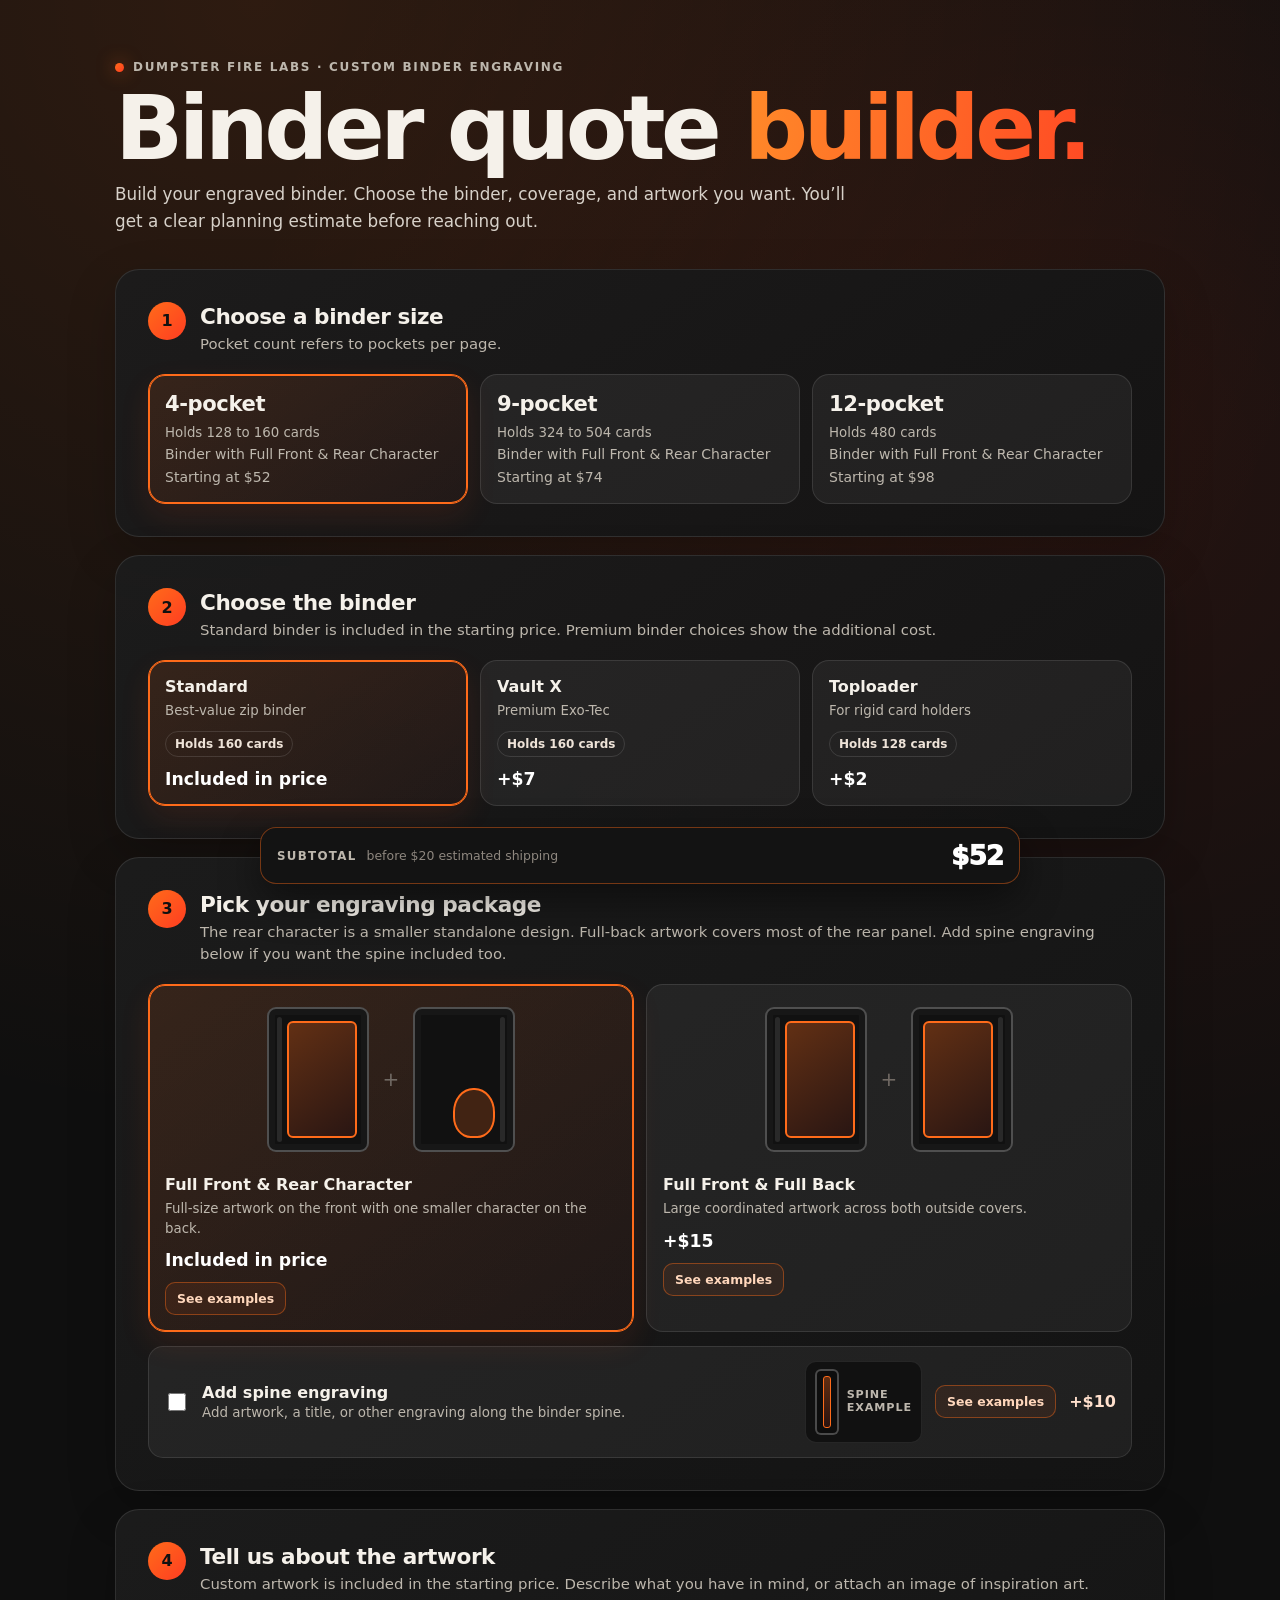
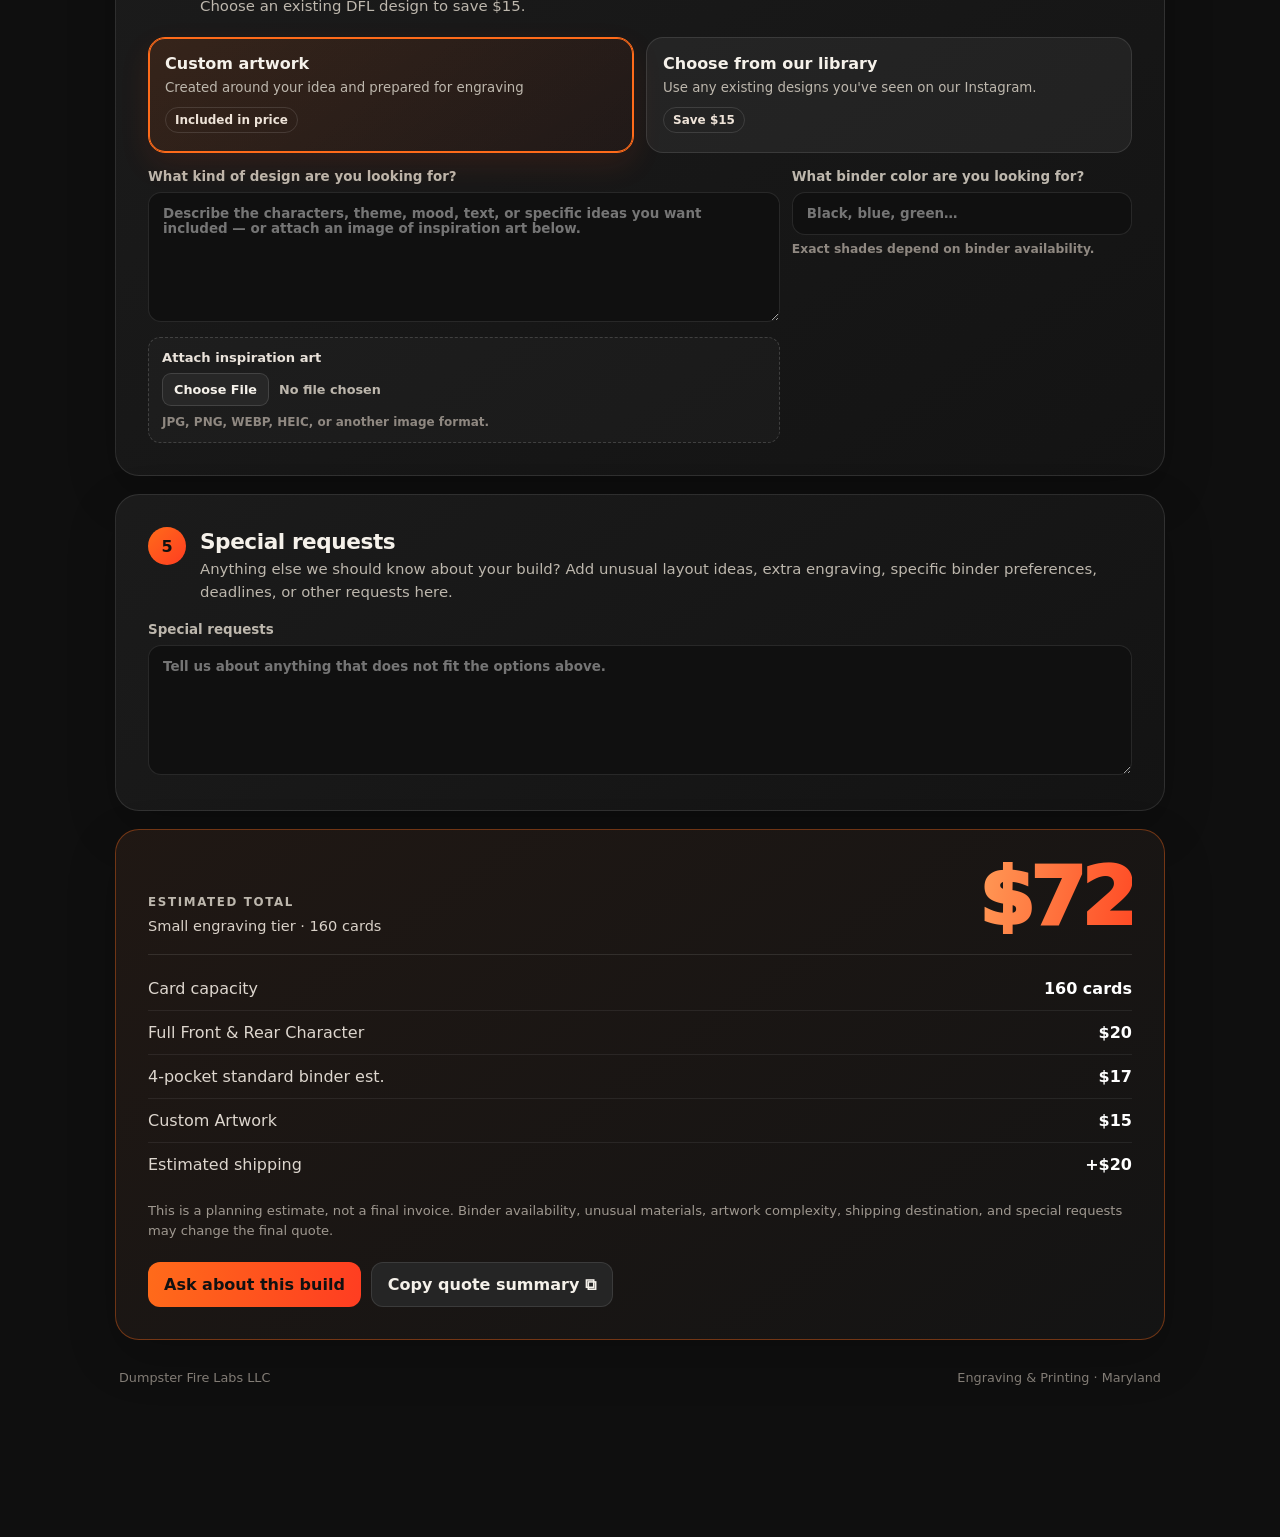
==== quote_builder/index.html @ b5be46a0 "Add binder quote builder" ====
<!doctype html>
<html lang="en">
<head>
<meta charset="utf-8">
<meta name="viewport" content="width=device-width,initial-scale=1">
<title>Dumpster Fire Labs — Binder Quote Builder</title>
<style>
:root{
  --bg:#0f0f0f;--panel:#191919;--panel2:#151515;--text:#f5f1ea;--muted:#bdb7ad;
  --accent:#ff6b1a;--accent2:#ff3d21;--line:rgba(255,255,255,.10);--soft:rgba(255,255,255,.055);
  --good:#ff9b58;
}
*{box-sizing:border-box} html{scroll-behavior:smooth}
body{margin:0;background:
 radial-gradient(circle at 20% 0%,rgba(255,107,26,.13),transparent 34%),
 radial-gradient(circle at 85% 15%,rgba(255,61,33,.09),transparent 30%),var(--bg);
 color:var(--text);font-family:Inter,ui-sans-serif,system-ui,-apple-system,BlinkMacSystemFont,"Segoe UI",sans-serif}
.shell{width:min(1050px,calc(100% - 28px));margin:auto;padding:34px 0 64px}
.top{padding:26px 0 34px}.eyebrow{display:flex;align-items:center;gap:9px;color:var(--muted);font-size:.75rem;font-weight:800;letter-spacing:.14em;text-transform:uppercase}.spark{width:9px;height:9px;border-radius:50%;background:linear-gradient(135deg,var(--accent),var(--accent2));box-shadow:0 0 18px rgba(255,107,26,.6)}
h1{margin:12px 0 10px;font-size:clamp(2.5rem,7vw,5.6rem);line-height:.95;letter-spacing:-.05em}.accent{background:linear-gradient(100deg,#ff8a29,#ff4a24);-webkit-background-clip:text;background-clip:text;color:transparent}.lead{max-width:760px;margin:0;color:#d7d1c9;font-size:1.05rem;line-height:1.6}
.builder{display:grid;gap:18px}.step{background:linear-gradient(145deg,rgba(28,28,28,.97),rgba(20,20,20,.97));border:1px solid var(--line);border-radius:24px;padding:clamp(20px,4vw,32px);box-shadow:0 18px 50px rgba(0,0,0,.2)}
.stephead{display:flex;gap:14px;align-items:flex-start;margin-bottom:19px}.num{flex:0 0 38px;width:38px;height:38px;border-radius:50%;display:grid;place-items:center;font-weight:900;background:linear-gradient(135deg,var(--accent),var(--accent2));color:#111}.step h2{font-size:1.35rem;margin:2px 0 4px;letter-spacing:-.02em}.sub{margin:0;color:var(--muted);font-size:.93rem;line-height:1.5}
.grid{display:grid;grid-template-columns:repeat(3,minmax(0,1fr));gap:12px}.grid.two{grid-template-columns:repeat(2,minmax(0,1fr))}.choice{position:relative;display:block;min-height:116px;border:1px solid var(--line);border-radius:17px;background:var(--soft);padding:16px;cursor:pointer;transition:.18s ease;overflow:hidden}.choice:hover{border-color:rgba(255,107,26,.45);transform:translateY(-1px)}.choice input{position:absolute;opacity:0;pointer-events:none}.choice.selected{border-color:var(--accent);box-shadow:0 0 0 1px var(--accent) inset,0 12px 30px rgba(255,82,25,.10);background:linear-gradient(145deg,rgba(255,107,26,.12),rgba(255,61,33,.04))}.choice strong{display:block;font-size:1rem;margin-bottom:5px}.choice small{display:block;color:var(--muted);line-height:1.45}.size-choice strong{font-size:1.32rem;letter-spacing:-.02em;margin-bottom:7px}.size-price{display:block;margin-top:2px;color:var(--muted);font-size:.875rem;font-weight:400;line-height:1.45}.tag{display:inline-flex;margin-top:10px;padding:5px 9px;border:1px solid rgba(255,255,255,.12);border-radius:999px;color:#eee3d8;font-size:.75rem;font-weight:800}.save{color:#ffc298}.unavailable{opacity:.42;cursor:not-allowed}.unavailable:hover{transform:none;border-color:var(--line)}
.package{min-height:275px}.package-preview{height:160px;display:flex;gap:14px;align-items:center;justify-content:center;margin:-2px 0 16px}.binder{height:145px;width:102px;border:2px solid rgba(255,255,255,.26);border-radius:9px;position:relative;background:#111;box-shadow:inset 0 0 0 6px rgba(255,255,255,.025)}.binder:before{content:"";position:absolute;left:8px;top:8px;bottom:8px;width:5px;border-radius:4px;background:rgba(255,255,255,.10)}.binder.back:before{left:auto;right:8px}.art-full{position:absolute;left:18px;right:10px;top:12px;bottom:12px;border:2px solid var(--accent);border-radius:6px;background:linear-gradient(145deg,rgba(255,107,26,.34),rgba(255,61,33,.10))}.binder.back .art-full{left:10px;right:18px}.art-small{position:absolute;width:42px;height:50px;left:18px;bottom:12px;border:2px solid var(--accent);border-radius:48% 48% 42% 42%;background:rgba(255,107,26,.20)}.binder.back .art-small{left:auto;right:18px}.arrow{color:#716a64;font-size:1.25rem}.price{margin-top:12px;color:#fff;font-weight:900;font-size:1.08rem}
.fields{display:grid;grid-template-columns:1.3fr .7fr;gap:12px;margin-top:16px}label.field{display:block;color:var(--muted);font-size:.84rem;font-weight:750}textarea,input[type=text]{width:100%;margin-top:8px;border:1px solid var(--line);border-radius:13px;background:#101010;color:var(--text);padding:13px 14px;font:inherit;outline:none}textarea{min-height:130px;resize:vertical}textarea:focus,input[type=text]:focus{border-color:rgba(255,107,26,.75);box-shadow:0 0 0 3px rgba(255,107,26,.08)}.upload-wrap{display:block;margin-top:12px;padding:12px 13px;border:1px dashed rgba(255,255,255,.16);border-radius:12px;background:rgba(255,255,255,.025)}.upload-label{display:block;color:#e9e2da;font-size:.82rem;font-weight:850;margin-bottom:8px}.upload-wrap input[type=file]{display:block;width:100%;color:var(--muted);font:inherit;font-size:.8rem}.upload-wrap input[type=file]::file-selector-button{margin-right:10px;border:1px solid rgba(255,255,255,.13);border-radius:9px;padding:8px 11px;background:#272727;color:var(--text);font:inherit;font-weight:800;cursor:pointer}.upload-note{display:block;margin-top:8px;color:#8f8881;font-size:.75rem;line-height:1.4}
.addons{display:grid;gap:10px}.check{display:flex;align-items:center;gap:13px;border:1px solid var(--line);border-radius:15px;padding:14px 15px;background:var(--soft);cursor:pointer}.check .examples-btn{margin-top:0;flex:0 0 auto}.check input{width:18px;height:18px;accent-color:var(--accent)}.checktext{flex:1}.checktext strong{display:block}.checktext span{display:block;color:var(--muted);font-size:.84rem;margin-top:3px}.amount{font-weight:900;color:#ffe0cd}.spine-demo{flex:0 0 auto;display:flex;align-items:center;gap:8px;padding:7px 9px;border:1px solid rgba(255,255,255,.09);border-radius:11px;background:#111}.spine-shell{position:relative;width:24px;height:66px;border:2px solid rgba(255,255,255,.25);border-radius:6px;background:#0d0d0d}.spine-art{position:absolute;inset:5px 6px;border-radius:3px;background:linear-gradient(180deg,rgba(255,107,26,.35),rgba(255,61,33,.12));border:1px solid var(--accent)}.spine-label{color:var(--muted);font-size:.7rem;font-weight:800;line-height:1.15;text-transform:uppercase;letter-spacing:.08em}
.total{background:linear-gradient(145deg,rgba(32,24,20,.99),rgba(20,20,20,.99));border-color:rgba(255,107,26,.38)}.totaltop{display:flex;align-items:end;justify-content:space-between;gap:20px;padding-bottom:20px;border-bottom:1px solid var(--line)}.total-label{color:var(--muted);text-transform:uppercase;font-weight:850;letter-spacing:.14em;font-size:.74rem}.total-price{font-size:clamp(2.8rem,7vw,5rem);line-height:.9;font-weight:950;letter-spacing:-.055em;background:linear-gradient(100deg,#ff9a56,#ff4b25);-webkit-background-clip:text;background-clip:text;color:transparent}.tier{margin-top:8px;color:#d9d1c8;font-size:.91rem}.breakdown{display:grid;gap:0;margin-top:12px}.row{display:flex;justify-content:space-between;gap:18px;padding:12px 0;border-bottom:1px solid rgba(255,255,255,.07);color:#ddd6ce}.row:last-child{border-bottom:0}.row span:last-child{text-align:right;color:#fff;font-weight:800}.note{margin:15px 0 0;color:#9f9890;font-size:.82rem;line-height:1.55}.actions{display:flex;gap:10px;flex-wrap:wrap;margin-top:20px}.btn{appearance:none;border:0;border-radius:12px;padding:12px 16px;font:inherit;font-weight:850;cursor:pointer;text-decoration:none;display:inline-flex;align-items:center;justify-content:center}.primary{background:linear-gradient(100deg,var(--accent),var(--accent2));color:#111}.secondary{background:#252525;border:1px solid var(--line);color:var(--text)}
footer{padding:30px 4px 88px;display:flex;justify-content:space-between;gap:14px;flex-wrap:wrap;color:#827c75;font-size:.8rem}.examples-btn{margin-top:12px;appearance:none;border:1px solid rgba(255,107,26,.42);border-radius:10px;background:rgba(255,107,26,.08);color:#ffd7bc;padding:8px 11px;font:inherit;font-size:.78rem;font-weight:850;cursor:pointer}.examples-btn:hover{background:rgba(255,107,26,.14);border-color:rgba(255,107,26,.7)}.modal{position:fixed;inset:0;z-index:100;display:none;align-items:center;justify-content:center;padding:20px;background:rgba(0,0,0,.72);backdrop-filter:blur(8px);-webkit-backdrop-filter:blur(8px)}.modal.open{display:flex}.modal-card{width:min(900px,100%);max-height:min(760px,90vh);overflow:auto;border:1px solid rgba(255,107,26,.34);border-radius:22px;background:linear-gradient(145deg,#1c1c1c,#121212);box-shadow:0 28px 80px rgba(0,0,0,.6)}.modal-head{position:sticky;top:0;z-index:2;display:flex;align-items:flex-start;justify-content:space-between;gap:20px;padding:20px 22px 16px;background:rgba(24,24,24,.96);border-bottom:1px solid var(--line);backdrop-filter:blur(12px)}.modal-head h3{margin:0;font-size:1.25rem}.modal-head p{margin:5px 0 0;color:var(--muted);font-size:.84rem}.modal-close{appearance:none;border:1px solid var(--line);background:#242424;color:#fff;width:36px;height:36px;border-radius:10px;font-size:1.25rem;cursor:pointer}.example-gallery{display:grid;grid-template-columns:repeat(3,minmax(0,1fr));gap:14px;padding:20px}.example-gallery.full-example{grid-template-columns:1fr}.example-gallery.full-example .example-card.image-card .example-visual{height:min(620px,68vh)}.example-card{border:1px solid var(--line);border-radius:16px;background:#111;padding:14px}.example-visual{height:210px;display:flex;align-items:center;justify-content:center;gap:10px;border-radius:12px;background:radial-gradient(circle at 50% 40%,rgba(255,107,26,.09),transparent 55%),#0c0c0c}.example-card.image-card .example-visual{height:420px;padding:0;overflow:hidden;background:#0c0c0c}.example-card.image-card.wide-example{grid-column:1/-1}.example-card.image-card.wide-example .example-visual{height:min(620px,68vh)}.example-card.image-card img{width:100%;height:100%;display:block;object-fit:contain;background:#0c0c0c}.example-card strong{display:block;margin-top:10px;font-size:.9rem}.example-card span{display:block;margin-top:3px;color:var(--muted);font-size:.76rem;line-height:1.35}.mini-binder{height:150px;width:96px;border:2px solid rgba(255,255,255,.25);border-radius:9px;position:relative;background:#111}.mini-binder:before{content:"";position:absolute;left:7px;top:8px;bottom:8px;width:4px;border-radius:3px;background:rgba(255,255,255,.12)}.mini-binder.back:before{left:auto;right:7px}.mini-full{position:absolute;left:17px;right:9px;top:12px;bottom:12px;border:2px solid var(--accent);border-radius:6px;background:linear-gradient(145deg,rgba(255,107,26,.26),rgba(255,61,33,.07))}.mini-binder.back .mini-full{left:9px;right:17px}.mini-char{position:absolute;width:38px;height:48px;right:17px;bottom:13px;border:2px solid var(--accent);border-radius:48% 48% 42% 42%;background:rgba(255,107,26,.16)}.mini-spine{height:150px;width:34px;border:2px solid rgba(255,255,255,.25);border-radius:8px;position:relative;background:#111;box-shadow:inset 0 0 0 5px rgba(255,255,255,.025)}.mini-spine:after{content:"";position:absolute;inset:12px 8px;border:2px solid var(--accent);border-radius:4px;background:linear-gradient(180deg,rgba(255,107,26,.26),rgba(255,61,33,.07))}.mini-spine.text:before{content:"DFL";position:absolute;z-index:1;left:50%;top:50%;transform:translate(-50%,-50%) rotate(-90deg);color:#ffb37e;font-size:.65rem;font-weight:900;letter-spacing:.12em}.mini-spine.icon:before{content:"✦";position:absolute;z-index:1;left:50%;top:50%;transform:translate(-50%,-50%);color:#ffb37e;font-size:1.25rem}.mini-plus{color:#6f6962;font-weight:900}.floating-subtotal{position:fixed;left:50%;bottom:16px;transform:translateX(-50%);z-index:50;width:min(760px,calc(100% - 28px));display:flex;align-items:center;justify-content:space-between;gap:18px;padding:12px 16px;border:1px solid rgba(255,107,26,.42);border-radius:16px;background:rgba(20,20,20,.94);box-shadow:0 16px 40px rgba(0,0,0,.45);backdrop-filter:blur(12px);-webkit-backdrop-filter:blur(12px)}.floating-subtotal .float-copy{display:flex;align-items:baseline;gap:10px;min-width:0}.floating-subtotal .float-label{font-size:.74rem;color:var(--muted);font-weight:850;letter-spacing:.11em;text-transform:uppercase}.floating-subtotal .float-note{font-size:.78rem;color:#8e877f;white-space:nowrap}.floating-subtotal .float-price{font-size:1.65rem;font-weight:950;letter-spacing:-.04em;color:#fff;white-space:nowrap}
@media(max-width:760px){.grid,.grid.two,.fields{grid-template-columns:1fr}.package{min-height:auto}.totaltop{align-items:flex-start;flex-direction:column}.package-preview{height:145px}.shell{width:min(100% - 18px,1050px)}.step{border-radius:18px}.choice{min-height:105px}.spine-demo{display:none}.floating-subtotal{bottom:9px;width:calc(100% - 18px);padding:10px 12px}.floating-subtotal .float-copy{display:block}.floating-subtotal .float-note{display:block;margin-top:2px;white-space:normal}.floating-subtotal .float-price{font-size:1.45rem}.example-gallery{grid-template-columns:1fr}.example-visual{height:180px}.modal{padding:10px}.modal-card{max-height:92vh}}
</style>
</head>
<body>
<main class="shell">
  <header class="top">
    <div class="eyebrow"><span class="spark"></span>Dumpster Fire Labs · Custom binder engraving</div>
    <h1>Binder quote <span class="accent">builder.</span></h1>
    <p class="lead">Build your engraved binder. Choose the binder, coverage, and artwork you want. You’ll get a clear planning estimate before reaching out.</p>
  </header>

  <form class="builder" id="builder">
    <section class="step">
      <div class="stephead"><div class="num">1</div><div><h2>Choose a binder size</h2><p class="sub">Pocket count refers to pockets per page.</p></div></div>
      <div class="grid" id="sizeChoices">
        <label class="choice size-choice selected"><input type="radio" name="size" value="4" checked><strong>4-pocket</strong><small>Holds 128 to 160 cards</small><span class="size-price">Binder with Full Front & Rear Character</span><span class="size-price">Starting at $52</span></label>
        <label class="choice size-choice"><input type="radio" name="size" value="9"><strong>9-pocket</strong><small>Holds 324 to 504 cards</small><span class="size-price">Binder with Full Front & Rear Character</span><span class="size-price">Starting at $74</span></label>
        <label class="choice size-choice"><input type="radio" name="size" value="12"><strong>12-pocket</strong><small>Holds 480 cards</small><span class="size-price">Binder with Full Front & Rear Character</span><span class="size-price">Starting at $98</span></label>
      </div>
    </section>

    <section class="step">
      <div class="stephead"><div class="num">2</div><div><h2>Choose the binder</h2><p class="sub">Standard binder is included in the starting price. Premium binder choices show the additional cost.</p></div></div>
      <div class="grid" id="binderChoices"></div>
    </section>

    <section class="step">
      <div class="stephead"><div class="num">3</div><div><h2>Pick your engraving package</h2><p class="sub">The rear character is a smaller standalone design. Full-back artwork covers most of the rear panel. Add spine engraving below if you want the spine included too.</p></div></div>
      <div class="grid two">
        <label class="choice package selected">
          <input type="radio" name="package" value="character" checked>
          <div class="package-preview" aria-hidden="true"><div class="binder"><div class="art-full"></div></div><div class="arrow">+</div><div class="binder back"><div class="art-small"></div></div></div>
          <strong>Full Front &amp; Rear Character</strong><small>Full-size artwork on the front with one smaller character on the back.</small><div class="price" id="characterPriceLabel">Included in price</div><button type="button" class="examples-btn" data-examples="character">See examples</button>
        </label>
        <label class="choice package">
          <input type="radio" name="package" value="full">
          <div class="package-preview" aria-hidden="true"><div class="binder"><div class="art-full"></div></div><div class="arrow">+</div><div class="binder back"><div class="art-full"></div></div></div>
          <strong>Full Front &amp; Full Back</strong><small>Large coordinated artwork across both outside covers.</small><div class="price" id="fullPriceLabel">+$15</div><button type="button" class="examples-btn" data-examples="full">See examples</button>
        </label>
      </div>
      <div class="addons" style="margin-top:14px">
        <label class="check"><input type="checkbox" id="spine"><span class="checktext"><strong>Add spine engraving</strong><span>Add artwork, a title, or other engraving along the binder spine.</span></span><span class="spine-demo" aria-hidden="true"><span class="spine-shell"><span class="spine-art"></span></span><span class="spine-label">Spine<br>example</span></span><button type="button" class="examples-btn" data-examples="spine">See examples</button><span class="amount" id="spineAmount">+$10</span></label>
      </div>
    </section>

    <section class="step">
      <div class="stephead"><div class="num">4</div><div><h2>Tell us about the artwork</h2><p class="sub">Custom artwork is included in the starting price. Describe what you have in mind, or attach an image of inspiration art. Choose an existing DFL design to save $15.</p></div></div>
      <div class="grid two">
        <label class="choice selected"><input type="radio" name="art" value="custom" checked><strong>Custom artwork</strong><small>Created around your idea and prepared for engraving</small><span class="tag">Included in price</span></label>
        <label class="choice"><input type="radio" name="art" value="library"><strong>Choose from our library</strong><small>Use any existing designs you've seen on our Instagram.</small><span class="tag">Save $15</span></label>
      </div>
      <div class="fields">
        <label class="field">What kind of design are you looking for?
          <textarea id="design" placeholder="Describe the characters, theme, mood, text, or specific ideas you want included — or attach an image of inspiration art below."></textarea>
          <span class="upload-wrap">
            <span class="upload-label">Attach inspiration art</span>
            <input id="inspiration" type="file" accept="image/*">
            <span class="upload-note" id="uploadNote">JPG, PNG, WEBP, HEIC, or another image format.</span>
          </span>
        </label>
        <label class="field">What binder color are you looking for?
          <input id="color" type="text" placeholder="Black, blue, green…">
          <span style="display:block;margin-top:7px;color:#8f8881;font-size:.77rem">Exact shades depend on binder availability.</span>
        </label>
      </div>
    </section>

    <section class="step">
      <div class="stephead"><div class="num">5</div><div><h2>Special requests</h2><p class="sub">Anything else we should know about your build? Add unusual layout ideas, extra engraving, specific binder preferences, deadlines, or other requests here.</p></div></div>
      <label class="field">Special requests
        <textarea id="special" placeholder="Tell us about anything that does not fit the options above."></textarea>
      </label>
    </section>

    <section class="step total" id="estimate">
      <div class="totaltop">
        <div><div class="total-label">Estimated total</div><div class="tier" id="tierText">Small engraving tier · 160 cards</div></div>
        <div class="total-price" id="totalPrice">$72</div>
      </div>
      <div class="breakdown" id="breakdown"></div>
      <p class="note">This is a planning estimate, not a final invoice. Binder availability, unusual materials, artwork complexity, shipping destination, and special requests may change the final quote.</p>
      <div class="actions"><button type="button" class="btn primary" id="askBtn">Ask about this build</button><button type="button" class="btn secondary" id="copyBtn">Copy quote summary ⧉</button></div>
    </section>
  </form>

  <footer><span>Dumpster Fire Labs LLC</span><span>Engraving & Printing · Maryland</span></footer>
</main>
<div class="modal" id="examplesModal" role="dialog" aria-modal="true" aria-labelledby="examplesTitle">
  <div class="modal-card">
    <div class="modal-head">
      <div><h3 id="examplesTitle">Engraving examples</h3><p id="examplesSubtitle">A few examples of this coverage style.</p></div>
      <button type="button" class="modal-close" id="examplesClose" aria-label="Close examples">×</button>
    </div>
    <div class="example-gallery" id="exampleGallery"></div>
  </div>
</div>
<div class="floating-subtotal" aria-live="polite"><div class="float-copy"><span class="float-label">Subtotal</span><span class="float-note">before $20 estimated shipping</span></div><div class="float-price" id="floatingSubtotal">$52</div></div>
<script>
const binderData={
  4:[
    {id:'standard',name:'Standard',desc:'Best-value zip binder',capacity:'160 cards',price:17,tier:'Small'},
    {id:'vault',name:'Vault X',desc:'Premium Exo-Tec',capacity:'160 cards',price:24,tier:'Small'},
    {id:'toploader',name:'Toploader',desc:'For rigid card holders',capacity:'128 cards',price:19,tier:'Medium'}
  ],
  9:[
    {id:'standard',name:'Standard',desc:'Best-value zip binder',capacity:'360 cards',price:19,tier:'Medium'},
    {id:'vault',name:'Vault X',desc:'Premium Exo-Tec',capacity:'360 cards',price:33,tier:'Medium'},
    {id:'toploader',name:'Toploader',desc:'For rigid card holders',capacity:'324 cards',price:27,tier:'Large'},
    {id:'xxl',name:'Toploader XXL',desc:'Master Set',capacity:'504 cards',price:40,tier:'Large'}
  ],
  12:[
    {id:'standard',name:'Standard',desc:'Best-value zip binder',capacity:'480 cards',price:28,tier:'Large'},
    {id:'vault',name:'Vault X',desc:'Premium Exo-Tec',capacity:'480 cards',price:35,tier:'Large'}
  ]
};
const packageNames={character:'Full Front & Rear Character',full:'Full Front & Full Back'};
const engravingPricing={
  Small:{character:20,full:35,spine:10},
  Medium:{character:40,full:60,spine:15},
  Large:{character:55,full:80,spine:20}
};
const $=s=>document.querySelector(s), $$=s=>[...document.querySelectorAll(s)];
let selectedBinder='standard';
function selected(name){return document.querySelector(`input[name="${name}"]:checked`)?.value}
function setSelectedStyles(){
  $$('.choice').forEach(c=>{const i=c.querySelector('input[type=radio]'); if(i)c.classList.toggle('selected',i.checked)});
}
function renderBinders(){
  const size=selected('size'); const data=binderData[size];
  if(!data.some(b=>b.id===selectedBinder)) selectedBinder=data[0].id;
  const basePrice=data.find(b=>b.id==='standard')?.price ?? data[0].price;
  $('#binderChoices').innerHTML=data.map((b,i)=>{
    const upgrade=b.price-basePrice;
    const priceLabel=b.id==='standard'?'Included in price':`+$${upgrade}`;
    return `<label class="choice ${b.id===selectedBinder?'selected':''}"><input type="radio" name="binder" value="${b.id}" ${b.id===selectedBinder?'checked':''}><strong>${b.name}</strong><small>${b.desc}</small><span class="tag">Holds ${b.capacity}</span><div class="price">${priceLabel}</div></label>`;
  }).join('');
  $$('input[name=binder]').forEach(i=>i.addEventListener('change',()=>{selectedBinder=i.value;setSelectedStyles();update()}));
}
function getBinder(){const size=selected('size');return binderData[size].find(b=>b.id===selected('binder'))||binderData[size][0]}
function money(n){return `$${n}`}
function update(){
  setSelectedStyles();
  const size=selected('size'), binder=getBinder(), packageType=selected('package'), art=selected('art');
  const pricing=engravingPricing[binder.tier];
  const packagePrice=pricing[packageType];
  const binderPrice=binder.price;
  const artPrice=art==='custom'?15:0;
  const spinePrice=$('#spine').checked?pricing.spine:0;
  const ship=20;
  const subtotal=binderPrice+packagePrice+artPrice+spinePrice;
  const total=subtotal+ship;

  $('#characterPriceLabel').textContent='Included in price';
  $('#fullPriceLabel').textContent=`+$${pricing.full-pricing.character}`;
  $('#spineAmount').textContent=`+$${pricing.spine}`;

  $('#floatingSubtotal').textContent=money(subtotal);
  $('#totalPrice').textContent=money(total);
  $('#tierText').textContent=`${binder.tier} engraving tier · ${binder.capacity}`;

  const rows=[];
  rows.push(['Card capacity',binder.capacity]);
  rows.push([packageNames[packageType],money(packagePrice)]);
  rows.push([`${size}-pocket ${binder.name.toLowerCase()} binder est.`,money(binder.price)]);
  rows.push(['Custom Artwork', art==='custom' ? '$15' : '$0']);
  if(spinePrice) rows.push(['Engraved spine',`+$${spinePrice}`]);
  rows.push(['Estimated shipping','+$20']);

  $('#breakdown').innerHTML=rows.map(r=>`<div class="row"><span>${r[0]}</span><span>${r[1]}</span></div>`).join('');
}
$$('input[name=size]').forEach(i=>i.addEventListener('change',()=>{renderBinders();setSelectedStyles();update()}));
$$('input[name=package],input[name=art],#spine').forEach(i=>i.addEventListener('change',update));
function summary(){
  const binder=getBinder(),packName=packageNames[selected('package')];
  const lines=[`Dumpster Fire Labs binder quote`,`${selected('size')}-pocket · ${binder.name} · ${binder.capacity}`,packName,'DFL provides binder',selected('art')==='custom'?'Custom Artwork: $15':'Custom Artwork: $0 (DFL library)'];
  if($('#spine').checked)lines.push('Engraved spine'); lines.push('Estimated shipping: $20');
  if($('#color').value.trim())lines.push(`Binder color: ${$('#color').value.trim()}`); if($('#design').value.trim())lines.push(`Design: ${$('#design').value.trim()}`); const inspiration=$('#inspiration').files[0]; if(inspiration)lines.push(`Inspiration image selected: ${inspiration.name}`); if($('#special').value.trim())lines.push(`Special requests: ${$('#special').value.trim()}`); lines.push(`Estimated total: ${$('#totalPrice').textContent}`); return lines.join('\n');
}
$('#copyBtn').addEventListener('click',async()=>{try{await navigator.clipboard.writeText(summary());$('#copyBtn').textContent='Copied ✓';setTimeout(()=>$('#copyBtn').textContent='Copy quote summary ⧉',1300)}catch(e){alert(summary())}});
$('#inspiration').addEventListener('change',()=>{const f=$('#inspiration').files[0];$('#uploadNote').textContent=f?`Selected: ${f.name}`:'JPG, PNG, WEBP, HEIC, or another image format.'});
$('#askBtn').addEventListener('click',()=>{location.href='mailto:orders@dumpsterfirelabs.dev?subject='+encodeURIComponent('Binder quote request')+'&body='+encodeURIComponent(summary())});
const exampleSets={
  character:{
    title:'Full Front & Rear Character',
    subtitle:'Full artwork on the front with a smaller standalone character on the rear.',
    items:[
      {title:'Example 1',caption:'Full front artwork with a smaller rear character.',src:'[data-uri]',wide:true},
      'Lower-right rear character',
      'Small rear accent design'
    ]
  },
  full:{
    title:'Full Front & Full Back',
    subtitle:'Large artwork covering most of both outside panels.',
    items:[
      {title:'Example 1',caption:'Front and back shown together as one complete binder example.',src:'[data-uri]'}
    ]
  },
  spine:{
    title:'Spine Engraving',
    subtitle:'Artwork, a title, logo, or other design engraved along the binder spine.',
    items:[
      {title:'Example 1',caption:'Dragon Ball title with character art across the spine.',src:'[data-uri]'},
      {title:'Example 2',caption:'Minimal vertical spine engraving with icons and initials.',src:'[data-uri]'},
      'Decorative spine artwork'
    ]
  }
};
function exampleMarkup(type,entry,index){
  if(entry && entry.src){
    const extraClass=entry.wide?' wide-example':'';
    return `<div class="example-card image-card${extraClass}"><div class="example-visual"><img src="${entry.src}" alt="${entry.caption || entry.title || ('Example ' + (index+1))}"></div><strong>${entry.title || ('Example ' + (index+1))}</strong><span>${entry.caption || ''}</span></div>`;
  }
  if(type==='spine'){
    const variant=index===0?'text':index===1?'icon':'';
    return `<div class="example-card"><div class="example-visual"><span class="mini-spine ${variant}"></span></div><strong>Example ${index+1}</strong><span>${entry}</span></div>`;
  }
  const rear=type==='character'?'<span class="mini-char"></span>':'<span class="mini-full"></span>';
  return `<div class="example-card"><div class="example-visual"><span class="mini-binder"><span class="mini-full"></span></span><span class="mini-plus">+</span><span class="mini-binder back">${rear}</span></div><strong>Example ${index+1}</strong><span>${entry}</span></div>`;
}
function openExamples(type){
  const set=exampleSets[type];
  $('#examplesTitle').textContent=set.title;
  $('#examplesSubtitle').textContent=set.subtitle;
  const entries=set.items || set.captions;
  $('#exampleGallery').classList.toggle('full-example',type==='full');
  $('#exampleGallery').innerHTML=entries.map((entry,i)=>exampleMarkup(type,entry,i)).join('');
  $('#examplesModal').classList.add('open');
  document.body.style.overflow='hidden';
}
function closeExamples(){
  $('#examplesModal').classList.remove('open');
  document.body.style.overflow='';
}
$$('.examples-btn').forEach(btn=>btn.addEventListener('click',e=>{e.preventDefault();e.stopPropagation();openExamples(btn.dataset.examples)}));
$('#examplesClose').addEventListener('click',closeExamples);
$('#examplesModal').addEventListener('click',e=>{if(e.target===$('#examplesModal'))closeExamples()});
document.addEventListener('keydown',e=>{if(e.key==='Escape'&&$('#examplesModal').classList.contains('open'))closeExamples()});
renderBinders();update();
</script>
</body>
</html>
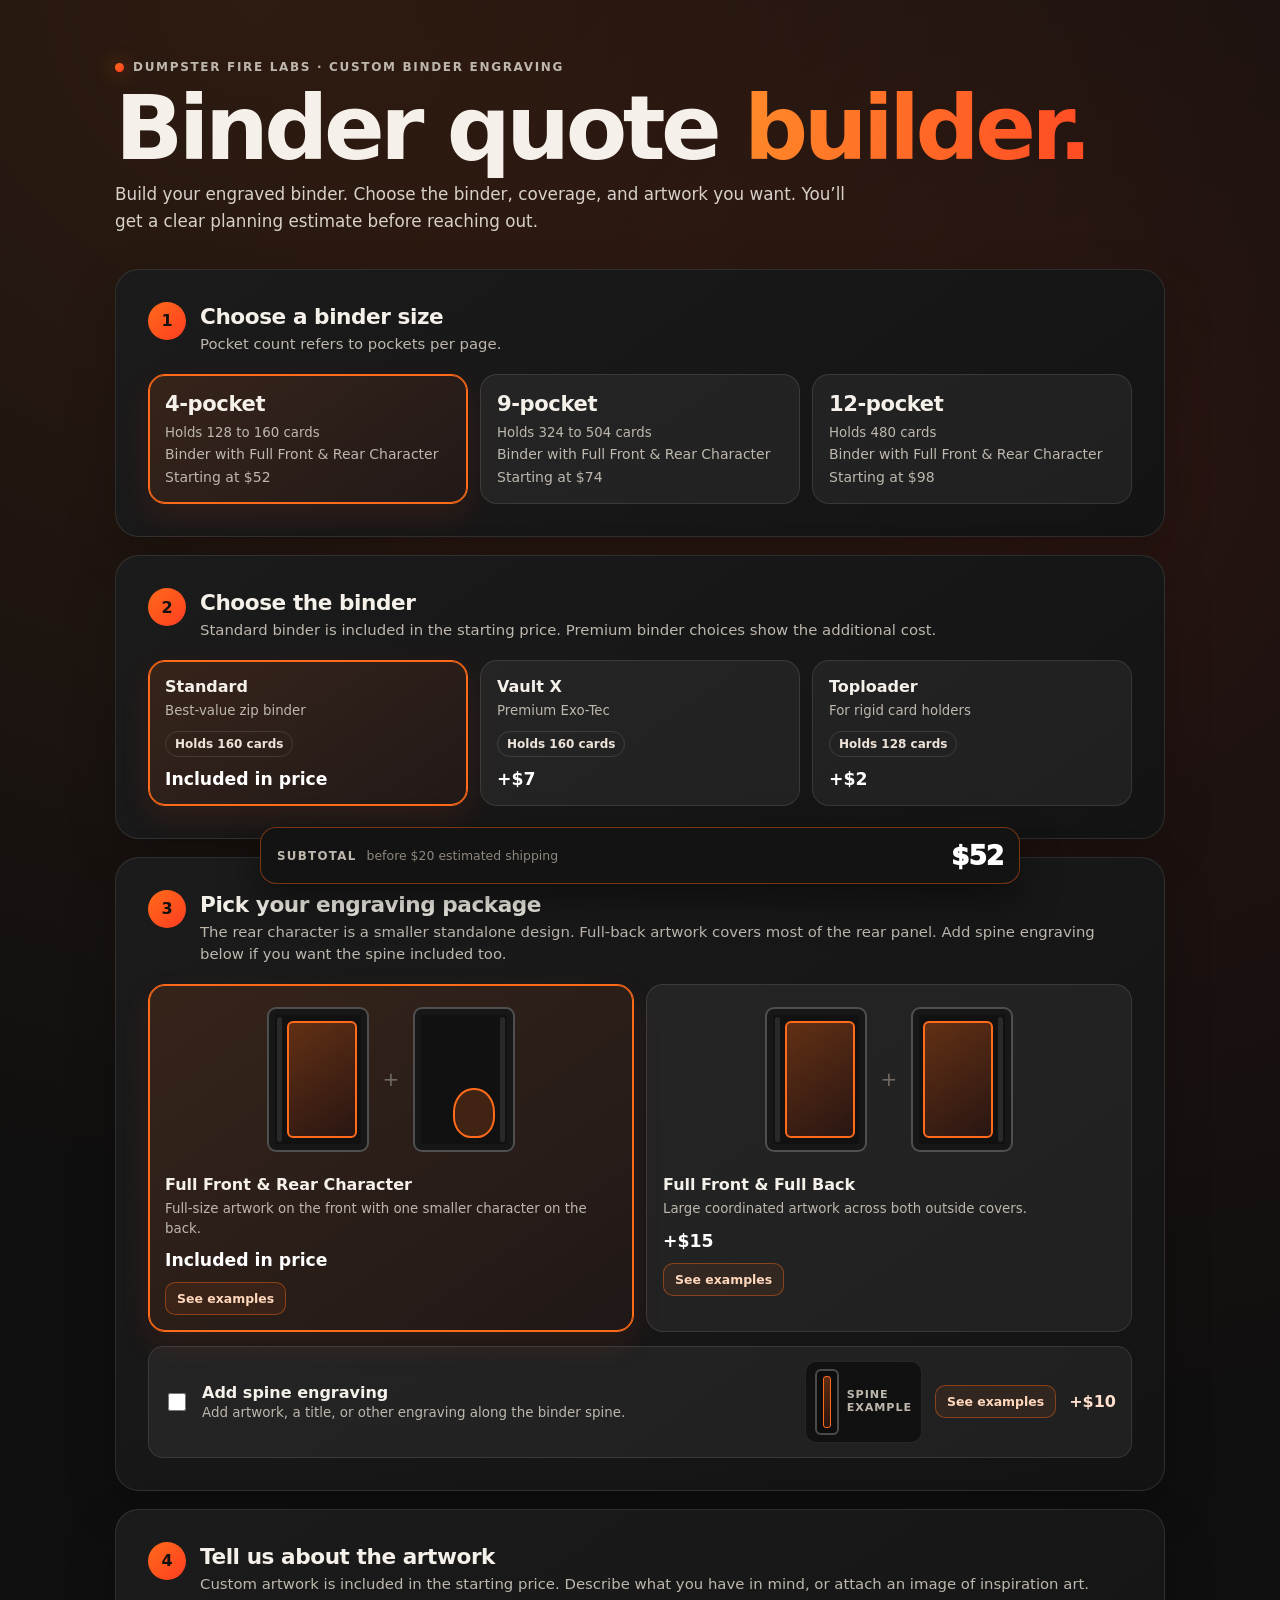
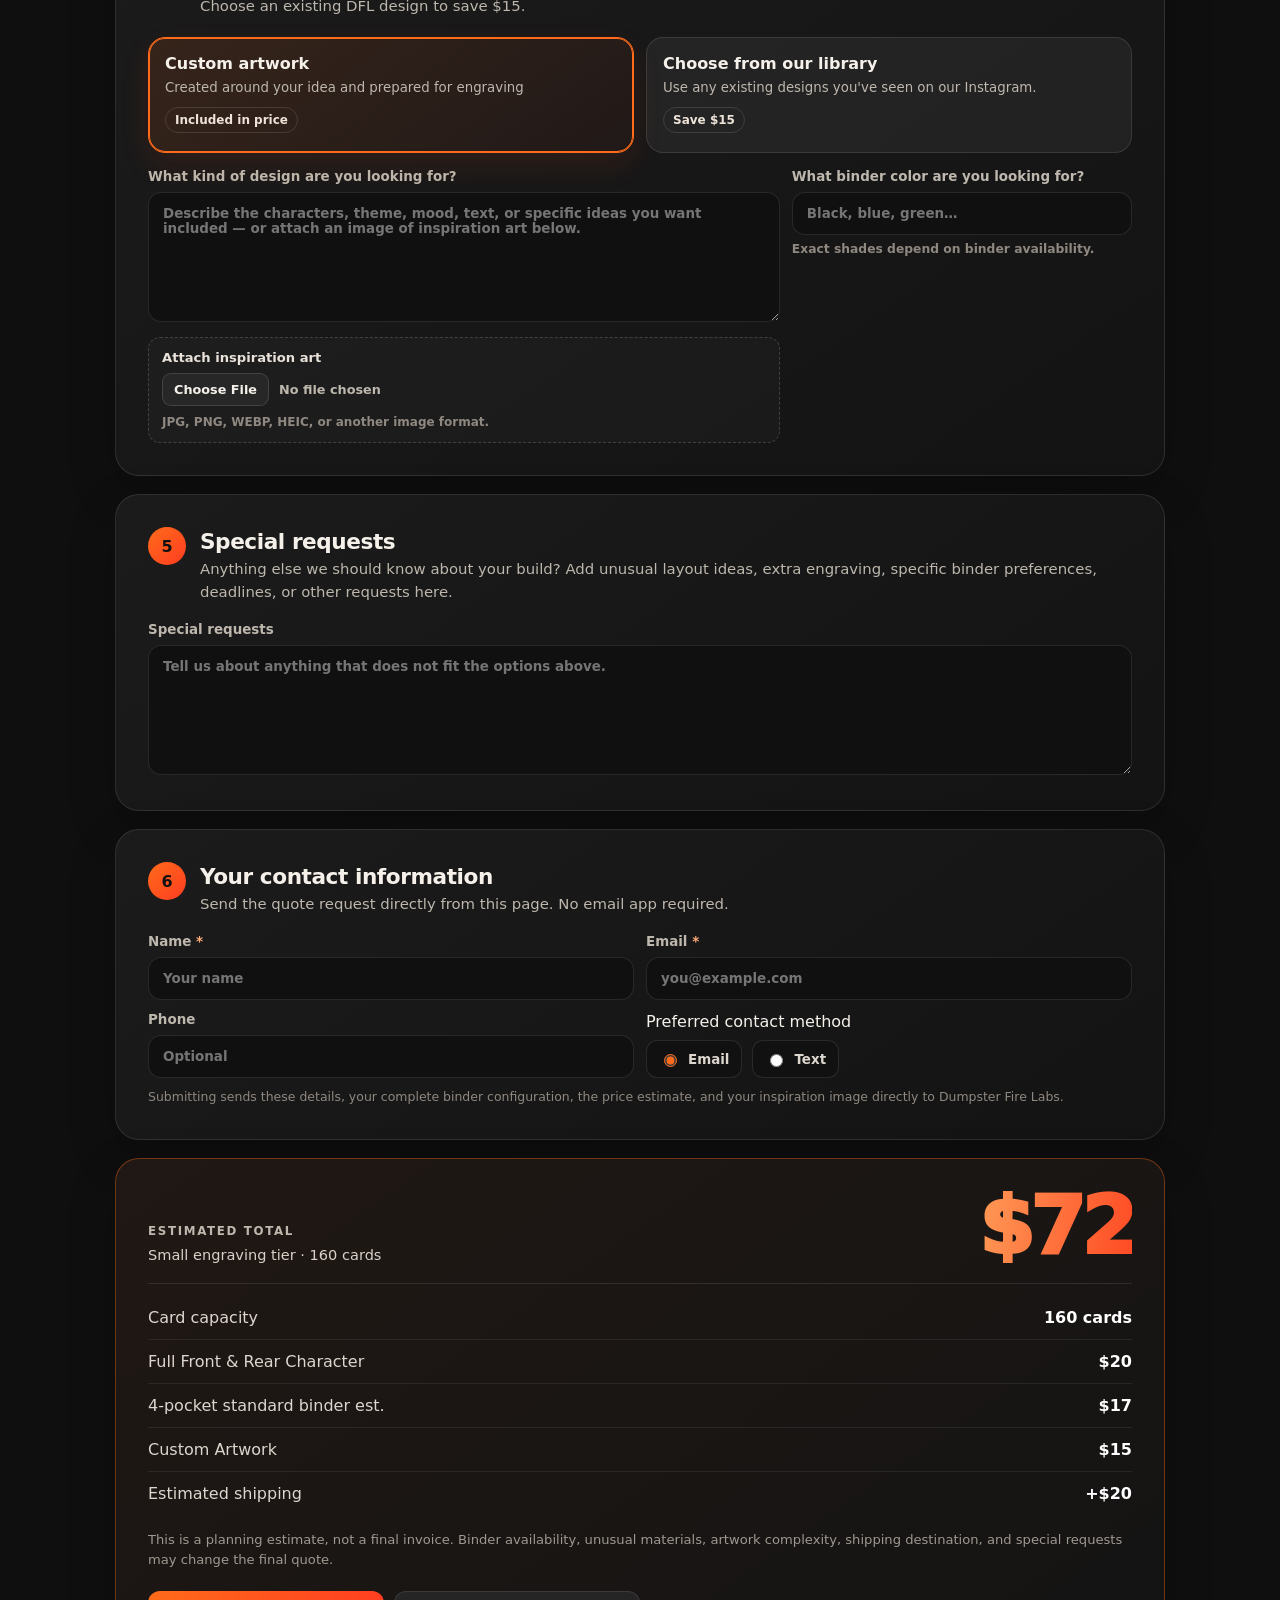
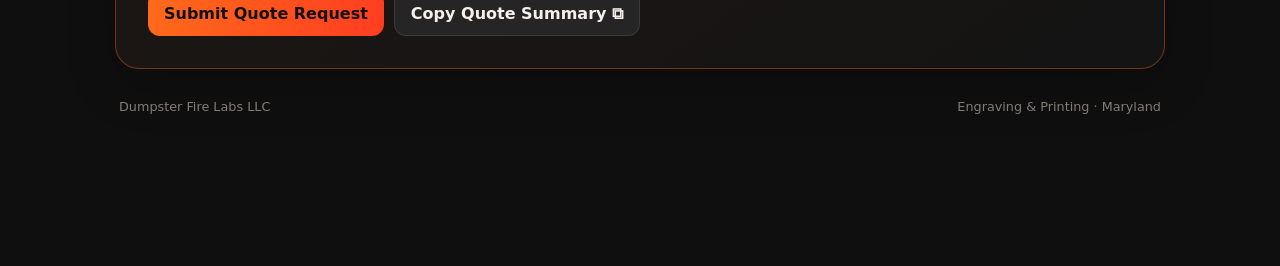
==== commit 1ddf76c9: "Connect quote builder to Formspree" ====
--- a/quote_builder/index.html
+++ b/quote_builder/index.html
@@ -22,11 +22,11 @@
 .stephead{display:flex;gap:14px;align-items:flex-start;margin-bottom:19px}.num{flex:0 0 38px;width:38px;height:38px;border-radius:50%;display:grid;place-items:center;font-weight:900;background:linear-gradient(135deg,var(--accent),var(--accent2));color:#111}.step h2{font-size:1.35rem;margin:2px 0 4px;letter-spacing:-.02em}.sub{margin:0;color:var(--muted);font-size:.93rem;line-height:1.5}
 .grid{display:grid;grid-template-columns:repeat(3,minmax(0,1fr));gap:12px}.grid.two{grid-template-columns:repeat(2,minmax(0,1fr))}.choice{position:relative;display:block;min-height:116px;border:1px solid var(--line);border-radius:17px;background:var(--soft);padding:16px;cursor:pointer;transition:.18s ease;overflow:hidden}.choice:hover{border-color:rgba(255,107,26,.45);transform:translateY(-1px)}.choice input{position:absolute;opacity:0;pointer-events:none}.choice.selected{border-color:var(--accent);box-shadow:0 0 0 1px var(--accent) inset,0 12px 30px rgba(255,82,25,.10);background:linear-gradient(145deg,rgba(255,107,26,.12),rgba(255,61,33,.04))}.choice strong{display:block;font-size:1rem;margin-bottom:5px}.choice small{display:block;color:var(--muted);line-height:1.45}.size-choice strong{font-size:1.32rem;letter-spacing:-.02em;margin-bottom:7px}.size-price{display:block;margin-top:2px;color:var(--muted);font-size:.875rem;font-weight:400;line-height:1.45}.tag{display:inline-flex;margin-top:10px;padding:5px 9px;border:1px solid rgba(255,255,255,.12);border-radius:999px;color:#eee3d8;font-size:.75rem;font-weight:800}.save{color:#ffc298}.unavailable{opacity:.42;cursor:not-allowed}.unavailable:hover{transform:none;border-color:var(--line)}
 .package{min-height:275px}.package-preview{height:160px;display:flex;gap:14px;align-items:center;justify-content:center;margin:-2px 0 16px}.binder{height:145px;width:102px;border:2px solid rgba(255,255,255,.26);border-radius:9px;position:relative;background:#111;box-shadow:inset 0 0 0 6px rgba(255,255,255,.025)}.binder:before{content:"";position:absolute;left:8px;top:8px;bottom:8px;width:5px;border-radius:4px;background:rgba(255,255,255,.10)}.binder.back:before{left:auto;right:8px}.art-full{position:absolute;left:18px;right:10px;top:12px;bottom:12px;border:2px solid var(--accent);border-radius:6px;background:linear-gradient(145deg,rgba(255,107,26,.34),rgba(255,61,33,.10))}.binder.back .art-full{left:10px;right:18px}.art-small{position:absolute;width:42px;height:50px;left:18px;bottom:12px;border:2px solid var(--accent);border-radius:48% 48% 42% 42%;background:rgba(255,107,26,.20)}.binder.back .art-small{left:auto;right:18px}.arrow{color:#716a64;font-size:1.25rem}.price{margin-top:12px;color:#fff;font-weight:900;font-size:1.08rem}
-.fields{display:grid;grid-template-columns:1.3fr .7fr;gap:12px;margin-top:16px}label.field{display:block;color:var(--muted);font-size:.84rem;font-weight:750}textarea,input[type=text]{width:100%;margin-top:8px;border:1px solid var(--line);border-radius:13px;background:#101010;color:var(--text);padding:13px 14px;font:inherit;outline:none}textarea{min-height:130px;resize:vertical}textarea:focus,input[type=text]:focus{border-color:rgba(255,107,26,.75);box-shadow:0 0 0 3px rgba(255,107,26,.08)}.upload-wrap{display:block;margin-top:12px;padding:12px 13px;border:1px dashed rgba(255,255,255,.16);border-radius:12px;background:rgba(255,255,255,.025)}.upload-label{display:block;color:#e9e2da;font-size:.82rem;font-weight:850;margin-bottom:8px}.upload-wrap input[type=file]{display:block;width:100%;color:var(--muted);font:inherit;font-size:.8rem}.upload-wrap input[type=file]::file-selector-button{margin-right:10px;border:1px solid rgba(255,255,255,.13);border-radius:9px;padding:8px 11px;background:#272727;color:var(--text);font:inherit;font-weight:800;cursor:pointer}.upload-note{display:block;margin-top:8px;color:#8f8881;font-size:.75rem;line-height:1.4}
+.fields{display:grid;grid-template-columns:1.3fr .7fr;gap:12px;margin-top:16px}label.field{display:block;color:var(--muted);font-size:.84rem;font-weight:750}textarea,input[type=text],input[type=email],input[type=tel]{width:100%;margin-top:8px;border:1px solid var(--line);border-radius:13px;background:#101010;color:var(--text);padding:13px 14px;font:inherit;outline:none}textarea{min-height:130px;resize:vertical}textarea:focus,input[type=text]:focus,input[type=email]:focus,input[type=tel]:focus{border-color:rgba(255,107,26,.75);box-shadow:0 0 0 3px rgba(255,107,26,.08)}.upload-wrap{display:block;margin-top:12px;padding:12px 13px;border:1px dashed rgba(255,255,255,.16);border-radius:12px;background:rgba(255,255,255,.025)}.upload-label{display:block;color:#e9e2da;font-size:.82rem;font-weight:850;margin-bottom:8px}.upload-wrap input[type=file]{display:block;width:100%;color:var(--muted);font:inherit;font-size:.8rem}.upload-wrap input[type=file]::file-selector-button{margin-right:10px;border:1px solid rgba(255,255,255,.13);border-radius:9px;padding:8px 11px;background:#272727;color:var(--text);font:inherit;font-weight:800;cursor:pointer}.upload-note{display:block;margin-top:8px;color:#8f8881;font-size:.75rem;line-height:1.4}
 .addons{display:grid;gap:10px}.check{display:flex;align-items:center;gap:13px;border:1px solid var(--line);border-radius:15px;padding:14px 15px;background:var(--soft);cursor:pointer}.check .examples-btn{margin-top:0;flex:0 0 auto}.check input{width:18px;height:18px;accent-color:var(--accent)}.checktext{flex:1}.checktext strong{display:block}.checktext span{display:block;color:var(--muted);font-size:.84rem;margin-top:3px}.amount{font-weight:900;color:#ffe0cd}.spine-demo{flex:0 0 auto;display:flex;align-items:center;gap:8px;padding:7px 9px;border:1px solid rgba(255,255,255,.09);border-radius:11px;background:#111}.spine-shell{position:relative;width:24px;height:66px;border:2px solid rgba(255,255,255,.25);border-radius:6px;background:#0d0d0d}.spine-art{position:absolute;inset:5px 6px;border-radius:3px;background:linear-gradient(180deg,rgba(255,107,26,.35),rgba(255,61,33,.12));border:1px solid var(--accent)}.spine-label{color:var(--muted);font-size:.7rem;font-weight:800;line-height:1.15;text-transform:uppercase;letter-spacing:.08em}
-.total{background:linear-gradient(145deg,rgba(32,24,20,.99),rgba(20,20,20,.99));border-color:rgba(255,107,26,.38)}.totaltop{display:flex;align-items:end;justify-content:space-between;gap:20px;padding-bottom:20px;border-bottom:1px solid var(--line)}.total-label{color:var(--muted);text-transform:uppercase;font-weight:850;letter-spacing:.14em;font-size:.74rem}.total-price{font-size:clamp(2.8rem,7vw,5rem);line-height:.9;font-weight:950;letter-spacing:-.055em;background:linear-gradient(100deg,#ff9a56,#ff4b25);-webkit-background-clip:text;background-clip:text;color:transparent}.tier{margin-top:8px;color:#d9d1c8;font-size:.91rem}.breakdown{display:grid;gap:0;margin-top:12px}.row{display:flex;justify-content:space-between;gap:18px;padding:12px 0;border-bottom:1px solid rgba(255,255,255,.07);color:#ddd6ce}.row:last-child{border-bottom:0}.row span:last-child{text-align:right;color:#fff;font-weight:800}.note{margin:15px 0 0;color:#9f9890;font-size:.82rem;line-height:1.55}.actions{display:flex;gap:10px;flex-wrap:wrap;margin-top:20px}.btn{appearance:none;border:0;border-radius:12px;padding:12px 16px;font:inherit;font-weight:850;cursor:pointer;text-decoration:none;display:inline-flex;align-items:center;justify-content:center}.primary{background:linear-gradient(100deg,var(--accent),var(--accent2));color:#111}.secondary{background:#252525;border:1px solid var(--line);color:var(--text)}
+.total{background:linear-gradient(145deg,rgba(32,24,20,.99),rgba(20,20,20,.99));border-color:rgba(255,107,26,.38)}.totaltop{display:flex;align-items:end;justify-content:space-between;gap:20px;padding-bottom:20px;border-bottom:1px solid var(--line)}.total-label{color:var(--muted);text-transform:uppercase;font-weight:850;letter-spacing:.14em;font-size:.74rem}.total-price{font-size:clamp(2.8rem,7vw,5rem);line-height:.9;font-weight:950;letter-spacing:-.055em;background:linear-gradient(100deg,#ff9a56,#ff4b25);-webkit-background-clip:text;background-clip:text;color:transparent}.tier{margin-top:8px;color:#d9d1c8;font-size:.91rem}.breakdown{display:grid;gap:0;margin-top:12px}.row{display:flex;justify-content:space-between;gap:18px;padding:12px 0;border-bottom:1px solid rgba(255,255,255,.07);color:#ddd6ce}.row:last-child{border-bottom:0}.row span:last-child{text-align:right;color:#fff;font-weight:800}.note{margin:15px 0 0;color:#9f9890;font-size:.82rem;line-height:1.55}.actions{display:flex;gap:10px;flex-wrap:wrap;margin-top:20px}.btn{appearance:none;border:0;border-radius:12px;padding:12px 16px;font:inherit;font-weight:850;cursor:pointer;text-decoration:none;display:inline-flex;align-items:center;justify-content:center}.primary{background:linear-gradient(100deg,var(--accent),var(--accent2));color:#111}.secondary{background:#252525;border:1px solid var(--line);color:var(--text)}.contact-fields{display:grid;grid-template-columns:repeat(2,minmax(0,1fr));gap:12px}.contact-fields .wide{grid-column:1/-1}.required{color:#ffab78}.contact-method{display:flex;gap:10px;flex-wrap:wrap;margin-top:9px}.method-option{display:flex;align-items:center;gap:8px;padding:10px 12px;border:1px solid var(--line);border-radius:11px;background:#111;color:#ddd6ce;font-size:.84rem;font-weight:750;cursor:pointer}.method-option input{accent-color:var(--accent)}.submit-note{margin:10px 0 0;color:#8f8881;font-size:.78rem;line-height:1.5}.form-status{display:none;margin-top:16px;padding:14px 15px;border-radius:13px;border:1px solid rgba(255,107,26,.38);background:rgba(255,107,26,.08);color:#f3e7de;line-height:1.5;font-size:.88rem}.form-status.show{display:block}.form-status.success{border-color:rgba(87,197,126,.38);background:rgba(87,197,126,.08);color:#dff4e5}.form-status.error{border-color:rgba(255,94,94,.42);background:rgba(255,94,94,.08);color:#ffdada}.btn[disabled]{opacity:.55;cursor:wait}.mock-badge{display:inline-flex;margin-left:8px;padding:3px 7px;border-radius:999px;border:1px solid rgba(255,255,255,.12);color:#aaa29a;font-size:.66rem;font-weight:850;letter-spacing:.06em;text-transform:uppercase;vertical-align:middle}
 footer{padding:30px 4px 88px;display:flex;justify-content:space-between;gap:14px;flex-wrap:wrap;color:#827c75;font-size:.8rem}.examples-btn{margin-top:12px;appearance:none;border:1px solid rgba(255,107,26,.42);border-radius:10px;background:rgba(255,107,26,.08);color:#ffd7bc;padding:8px 11px;font:inherit;font-size:.78rem;font-weight:850;cursor:pointer}.examples-btn:hover{background:rgba(255,107,26,.14);border-color:rgba(255,107,26,.7)}.modal{position:fixed;inset:0;z-index:100;display:none;align-items:center;justify-content:center;padding:20px;background:rgba(0,0,0,.72);backdrop-filter:blur(8px);-webkit-backdrop-filter:blur(8px)}.modal.open{display:flex}.modal-card{width:min(900px,100%);max-height:min(760px,90vh);overflow:auto;border:1px solid rgba(255,107,26,.34);border-radius:22px;background:linear-gradient(145deg,#1c1c1c,#121212);box-shadow:0 28px 80px rgba(0,0,0,.6)}.modal-head{position:sticky;top:0;z-index:2;display:flex;align-items:flex-start;justify-content:space-between;gap:20px;padding:20px 22px 16px;background:rgba(24,24,24,.96);border-bottom:1px solid var(--line);backdrop-filter:blur(12px)}.modal-head h3{margin:0;font-size:1.25rem}.modal-head p{margin:5px 0 0;color:var(--muted);font-size:.84rem}.modal-close{appearance:none;border:1px solid var(--line);background:#242424;color:#fff;width:36px;height:36px;border-radius:10px;font-size:1.25rem;cursor:pointer}.example-gallery{display:grid;grid-template-columns:repeat(3,minmax(0,1fr));gap:14px;padding:20px}.example-gallery.full-example{grid-template-columns:1fr}.example-gallery.full-example .example-card.image-card .example-visual{height:min(620px,68vh)}.example-card{border:1px solid var(--line);border-radius:16px;background:#111;padding:14px}.example-visual{height:210px;display:flex;align-items:center;justify-content:center;gap:10px;border-radius:12px;background:radial-gradient(circle at 50% 40%,rgba(255,107,26,.09),transparent 55%),#0c0c0c}.example-card.image-card .example-visual{height:420px;padding:0;overflow:hidden;background:#0c0c0c}.example-card.image-card.wide-example{grid-column:1/-1}.example-card.image-card.wide-example .example-visual{height:min(620px,68vh)}.example-card.image-card img{width:100%;height:100%;display:block;object-fit:contain;background:#0c0c0c}.example-card strong{display:block;margin-top:10px;font-size:.9rem}.example-card span{display:block;margin-top:3px;color:var(--muted);font-size:.76rem;line-height:1.35}.mini-binder{height:150px;width:96px;border:2px solid rgba(255,255,255,.25);border-radius:9px;position:relative;background:#111}.mini-binder:before{content:"";position:absolute;left:7px;top:8px;bottom:8px;width:4px;border-radius:3px;background:rgba(255,255,255,.12)}.mini-binder.back:before{left:auto;right:7px}.mini-full{position:absolute;left:17px;right:9px;top:12px;bottom:12px;border:2px solid var(--accent);border-radius:6px;background:linear-gradient(145deg,rgba(255,107,26,.26),rgba(255,61,33,.07))}.mini-binder.back .mini-full{left:9px;right:17px}.mini-char{position:absolute;width:38px;height:48px;right:17px;bottom:13px;border:2px solid var(--accent);border-radius:48% 48% 42% 42%;background:rgba(255,107,26,.16)}.mini-spine{height:150px;width:34px;border:2px solid rgba(255,255,255,.25);border-radius:8px;position:relative;background:#111;box-shadow:inset 0 0 0 5px rgba(255,255,255,.025)}.mini-spine:after{content:"";position:absolute;inset:12px 8px;border:2px solid var(--accent);border-radius:4px;background:linear-gradient(180deg,rgba(255,107,26,.26),rgba(255,61,33,.07))}.mini-spine.text:before{content:"DFL";position:absolute;z-index:1;left:50%;top:50%;transform:translate(-50%,-50%) rotate(-90deg);color:#ffb37e;font-size:.65rem;font-weight:900;letter-spacing:.12em}.mini-spine.icon:before{content:"✦";position:absolute;z-index:1;left:50%;top:50%;transform:translate(-50%,-50%);color:#ffb37e;font-size:1.25rem}.mini-plus{color:#6f6962;font-weight:900}.floating-subtotal{position:fixed;left:50%;bottom:16px;transform:translateX(-50%);z-index:50;width:min(760px,calc(100% - 28px));display:flex;align-items:center;justify-content:space-between;gap:18px;padding:12px 16px;border:1px solid rgba(255,107,26,.42);border-radius:16px;background:rgba(20,20,20,.94);box-shadow:0 16px 40px rgba(0,0,0,.45);backdrop-filter:blur(12px);-webkit-backdrop-filter:blur(12px)}.floating-subtotal .float-copy{display:flex;align-items:baseline;gap:10px;min-width:0}.floating-subtotal .float-label{font-size:.74rem;color:var(--muted);font-weight:850;letter-spacing:.11em;text-transform:uppercase}.floating-subtotal .float-note{font-size:.78rem;color:#8e877f;white-space:nowrap}.floating-subtotal .float-price{font-size:1.65rem;font-weight:950;letter-spacing:-.04em;color:#fff;white-space:nowrap}
-@media(max-width:760px){.grid,.grid.two,.fields{grid-template-columns:1fr}.package{min-height:auto}.totaltop{align-items:flex-start;flex-direction:column}.package-preview{height:145px}.shell{width:min(100% - 18px,1050px)}.step{border-radius:18px}.choice{min-height:105px}.spine-demo{display:none}.floating-subtotal{bottom:9px;width:calc(100% - 18px);padding:10px 12px}.floating-subtotal .float-copy{display:block}.floating-subtotal .float-note{display:block;margin-top:2px;white-space:normal}.floating-subtotal .float-price{font-size:1.45rem}.example-gallery{grid-template-columns:1fr}.example-visual{height:180px}.modal{padding:10px}.modal-card{max-height:92vh}}
+@media(max-width:760px){.grid,.grid.two,.fields,.contact-fields{grid-template-columns:1fr}.contact-fields .wide{grid-column:auto}.package{min-height:auto}.totaltop{align-items:flex-start;flex-direction:column}.package-preview{height:145px}.shell{width:min(100% - 18px,1050px)}.step{border-radius:18px}.choice{min-height:105px}.spine-demo{display:none}.floating-subtotal{bottom:9px;width:calc(100% - 18px);padding:10px 12px}.floating-subtotal .float-copy{display:block}.floating-subtotal .float-note{display:block;margin-top:2px;white-space:normal}.floating-subtotal .float-price{font-size:1.45rem}.example-gallery{grid-template-columns:1fr}.example-visual{height:180px}.modal{padding:10px}.modal-card{max-height:92vh}}
 </style>
 </head>
 <body>
@@ -37,7 +37,7 @@
     <p class="lead">Build your engraved binder. Choose the binder, coverage, and artwork you want. You’ll get a clear planning estimate before reaching out.</p>
   </header>
 
-  <form class="builder" id="builder">
+  <form class="builder" id="builder" action="https://formspree.io/f/xaenpzge" method="POST" enctype="multipart/form-data">
     <section class="step">
       <div class="stephead"><div class="num">1</div><div><h2>Choose a binder size</h2><p class="sub">Pocket count refers to pockets per page.</p></div></div>
       <div class="grid" id="sizeChoices">
@@ -82,7 +82,7 @@
           <textarea id="design" placeholder="Describe the characters, theme, mood, text, or specific ideas you want included — or attach an image of inspiration art below."></textarea>
           <span class="upload-wrap">
             <span class="upload-label">Attach inspiration art</span>
-            <input id="inspiration" type="file" accept="image/*">
+            <input id="inspiration" name="inspiration" type="file" accept="image/*">
             <span class="upload-note" id="uploadNote">JPG, PNG, WEBP, HEIC, or another image format.</span>
           </span>
         </label>
@@ -100,6 +100,29 @@
       </label>
     </section>
 
+    <section class="step" id="contact">
+      <div class="stephead"><div class="num">6</div><div><h2>Your contact information</h2><p class="sub">Send the quote request directly from this page. No email app required.</p></div></div>
+      <div class="contact-fields">
+        <label class="field">Name <span class="required">*</span>
+          <input id="customerName" name="name" type="text" autocomplete="name" required placeholder="Your name">
+        </label>
+        <label class="field">Email <span class="required">*</span>
+          <input id="customerEmail" name="email" type="email" autocomplete="email" required placeholder="you@example.com">
+        </label>
+        <label class="field">Phone
+          <input id="customerPhone" name="phone" type="tel" autocomplete="tel" placeholder="Optional">
+        </label>
+        <div class="field">
+          Preferred contact method
+          <div class="contact-method">
+            <label class="method-option"><input type="radio" name="contactMethod" value="Email" checked> Email</label>
+            <label class="method-option"><input type="radio" name="contactMethod" value="Text"> Text</label>
+          </div>
+        </div>
+      </div>
+      <p class="submit-note">Submitting sends these details, your complete binder configuration, the price estimate, and your inspiration image directly to Dumpster Fire Labs.</p>
+    </section>
+
     <section class="step total" id="estimate">
       <div class="totaltop">
         <div><div class="total-label">Estimated total</div><div class="tier" id="tierText">Small engraving tier · 160 cards</div></div>
@@ -107,7 +130,8 @@
       </div>
       <div class="breakdown" id="breakdown"></div>
       <p class="note">This is a planning estimate, not a final invoice. Binder availability, unusual materials, artwork complexity, shipping destination, and special requests may change the final quote.</p>
-      <div class="actions"><button type="button" class="btn primary" id="askBtn">Ask about this build</button><button type="button" class="btn secondary" id="copyBtn">Copy quote summary ⧉</button></div>
+      <div class="actions"><button type="submit" class="btn primary" id="submitBtn">Submit Quote Request</button><button type="button" class="btn secondary" id="copyBtn">Copy Quote Summary ⧉</button></div>
+      <div class="form-status" id="formStatus" role="status" aria-live="polite"></div>
     </section>
   </form>
 
@@ -200,13 +224,103 @@
 $$('input[name=package],input[name=art],#spine').forEach(i=>i.addEventListener('change',update));
 function summary(){
   const binder=getBinder(),packName=packageNames[selected('package')];
-  const lines=[`Dumpster Fire Labs binder quote`,`${selected('size')}-pocket · ${binder.name} · ${binder.capacity}`,packName,'DFL provides binder',selected('art')==='custom'?'Custom Artwork: $15':'Custom Artwork: $0 (DFL library)'];
+  const lines=[`Dumpster Fire Labs binder quote`];
+  if($('#customerName').value.trim())lines.push(`Customer: ${$('#customerName').value.trim()}`);
+  if($('#customerEmail').value.trim())lines.push(`Email: ${$('#customerEmail').value.trim()}`);
+  if($('#customerPhone').value.trim())lines.push(`Phone: ${$('#customerPhone').value.trim()}`);
+  lines.push(`Preferred contact: ${selected('contactMethod') || 'Email'}`);
+  lines.push('',`${selected('size')}-pocket · ${binder.name} · ${binder.capacity}`,packName,'DFL provides binder',selected('art')==='custom'?'Custom Artwork: $15':'Custom Artwork: $0 (DFL library)');
   if($('#spine').checked)lines.push('Engraved spine'); lines.push('Estimated shipping: $20');
   if($('#color').value.trim())lines.push(`Binder color: ${$('#color').value.trim()}`); if($('#design').value.trim())lines.push(`Design: ${$('#design').value.trim()}`); const inspiration=$('#inspiration').files[0]; if(inspiration)lines.push(`Inspiration image selected: ${inspiration.name}`); if($('#special').value.trim())lines.push(`Special requests: ${$('#special').value.trim()}`); lines.push(`Estimated total: ${$('#totalPrice').textContent}`); return lines.join('\n');
 }
 $('#copyBtn').addEventListener('click',async()=>{try{await navigator.clipboard.writeText(summary());$('#copyBtn').textContent='Copied ✓';setTimeout(()=>$('#copyBtn').textContent='Copy quote summary ⧉',1300)}catch(e){alert(summary())}});
 $('#inspiration').addEventListener('change',()=>{const f=$('#inspiration').files[0];$('#uploadNote').textContent=f?`Selected: ${f.name}`:'JPG, PNG, WEBP, HEIC, or another image format.'});
-$('#askBtn').addEventListener('click',()=>{location.href='mailto:orders@dumpsterfirelabs.dev?subject='+encodeURIComponent('Binder quote request')+'&body='+encodeURIComponent(summary())});
+$('#builder').addEventListener('input',()=>{
+  const submit=$('#submitBtn');
+  if(submit.textContent==='Quote Request Sent'){
+    submit.disabled=false;
+    submit.textContent='Submit Quote Request';
+    $('#formStatus').className='form-status';
+    $('#formStatus').textContent='';
+  }
+});
+// Formspree endpoint will be inserted here before this version is published.
+const FORM_ENDPOINT='https://formspree.io/f/xaenpzge';
+
+$('#builder').addEventListener('submit',async(e)=>{
+  e.preventDefault();
+  const form=e.currentTarget;
+  const status=$('#formStatus');
+  const submit=$('#submitBtn');
+
+  if(!form.reportValidity()) return;
+
+  if(selected('contactMethod')==='Text' && !$('#customerPhone').value.trim()){
+    status.className='form-status show error';
+    status.textContent='Please enter a phone number if you prefer to be contacted by text.';
+    $('#customerPhone').focus();
+    return;
+  }
+
+  submit.disabled=true;
+  submit.textContent='Submitting…';
+  status.className='form-status show';
+  status.textContent='Preparing your quote request…';
+
+  const data=new FormData();
+  const binder=getBinder();
+  const packageKey=selected('package');
+  const artworkKey=selected('art');
+
+  data.append('name',$('#customerName').value.trim());
+  data.append('email',$('#customerEmail').value.trim());
+  data.append('phone',$('#customerPhone').value.trim());
+  data.append('preferred_contact',selected('contactMethod') || 'Email');
+  data.append('binder_size',`${selected('size')}-pocket`);
+  data.append('binder_type',binder.name);
+  data.append('card_capacity',binder.capacity);
+  data.append('engraving_package',packageNames[packageKey]);
+  data.append('spine_engraving',$('#spine').checked ? 'Yes' : 'No');
+  data.append('artwork',artworkKey==='custom' ? 'Custom Artwork ($15)' : 'DFL Design Library ($0)');
+  data.append('binder_color',$('#color').value.trim());
+  data.append('design_request',$('#design').value.trim());
+  data.append('special_requests',$('#special').value.trim());
+  data.append('estimated_total',$('#totalPrice').textContent);
+  data.append('quote_summary',summary());
+  data.append('_subject',`Binder Quote Request — ${$('#customerName').value.trim()}`);
+
+  const inspiration=$('#inspiration').files[0];
+  if(inspiration)data.append('inspiration',inspiration);
+
+  try{
+    const response=await fetch(FORM_ENDPOINT,{
+      method:'POST',
+      body:data,
+      headers:{'Accept':'application/json'}
+    });
+
+    if(!response.ok){
+      let message='We could not send the quote request.';
+      try{
+        const result=await response.json();
+        if(result && Array.isArray(result.errors) && result.errors.length){
+          message=result.errors.map(error=>error.message).filter(Boolean).join(' ');
+        }
+      }catch(_){}
+      throw new Error(message);
+    }
+
+    status.className='form-status show success';
+    status.innerHTML=`<strong>Quote request sent!</strong><br>Thanks, ${escapeHtml($('#customerName').value.trim())}. We’ll review the details and contact you at ${escapeHtml($('#customerEmail').value.trim())}.`;
+    submit.textContent='Quote Request Sent';
+    submit.disabled=true;
+  }catch(err){
+    status.className='form-status show error';
+    status.textContent=(err && err.message ? err.message + ' ' : '') + 'Please try again or contact orders@dumpsterfirelabs.dev.';
+    submit.disabled=false;
+    submit.textContent='Submit Quote Request';
+  }
+});
 const exampleSets={
   character:{
     title:'Full Front & Rear Character',
